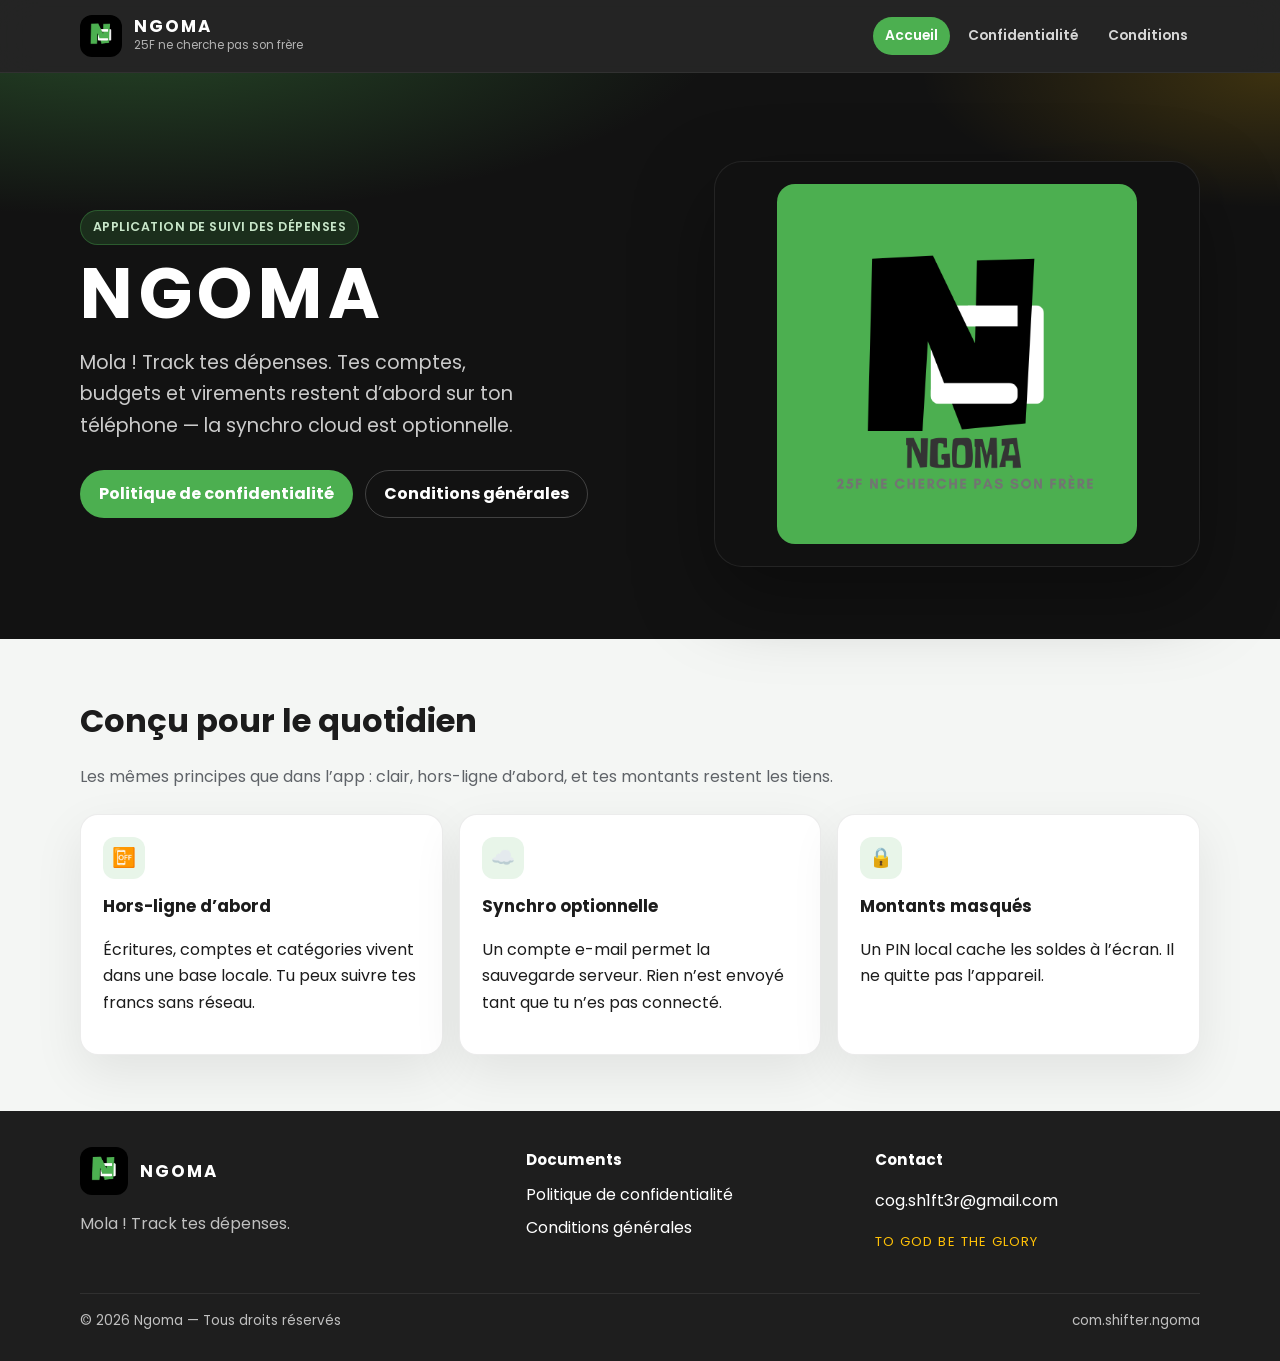
==== index.html @ 1fef206f "docs: conditions & terms uploaded" ====
<!doctype html>
<html lang="fr">
<head>
  <meta charset="utf-8" />
  <meta name="viewport" content="width=device-width, initial-scale=1" />
  <meta name="theme-color" content="#121212" />
  <meta name="description" content="Ngoma — Mola ! Track tes dépenses. Politique de confidentialité et conditions d’utilisation." />
  <title>Ngoma — Mola ! Track tes dépenses</title>
  <link rel="icon" href="assets/mark.png" />
  <link rel="apple-touch-icon" href="assets/mark.png" />
  <link rel="preconnect" href="https://fonts.googleapis.com" />
  <link rel="preconnect" href="https://fonts.gstatic.com" crossorigin />
  <link href="https://fonts.googleapis.com/css2?family=Poppins:wght@400;600;700;800&display=swap" rel="stylesheet" />
  <link rel="stylesheet" href="styles.css" />
</head>
<body>
  <a class="skip" href="#contenu">Aller au contenu</a>
  <header class="site-header">
    <div class="wrap header-inner">
      <a class="brand" href="index.html">
        <img class="brand-mark" src="assets/mark.png" alt="Logo Ngoma" />
        <span class="brand-text">
          <strong>NGOMA</strong>
          <small>25F ne cherche pas son frère</small>
        </span>
      </a>
      <nav class="nav" aria-label="Principal">
        <a href="index.html" class="active">Accueil</a>
        <a href="privacy.html">Confidentialité</a>
        <a href="terms.html">Conditions</a>
      </nav>
    </div>
  </header>

  <main id="contenu">
    <section class="hero">
      <div class="wrap hero-grid">
        <div>
          <span class="eyebrow">Application de suivi des dépenses</span>
          <h1>NGOMA</h1>
          <p class="lead">Mola ! Track tes dépenses. Tes comptes, budgets et virements restent d’abord sur ton téléphone — la synchro cloud est optionnelle.</p>
          <div class="cta-row">
            <a class="btn btn-primary" href="privacy.html">Politique de confidentialité</a>
            <a class="btn btn-ghost" href="terms.html">Conditions générales</a>
          </div>
        </div>
        <div class="logo-card">
          <img src="assets/logo.png" alt="Ngoma — 25F ne cherche pas son frère" />
        </div>
      </div>
    </section>

    <section class="section">
      <div class="wrap">
        <h2>Conçu pour le quotidien</h2>
        <p class="muted">Les mêmes principes que dans l’app : clair, hors-ligne d’abord, et tes montants restent les tiens.</p>
        <div class="cards">
          <article class="card">
            <div class="icon-dot" aria-hidden="true">📴</div>
            <h3>Hors-ligne d’abord</h3>
            <p>Écritures, comptes et catégories vivent dans une base locale. Tu peux suivre tes francs sans réseau.</p>
          </article>
          <article class="card">
            <div class="icon-dot" aria-hidden="true">☁️</div>
            <h3>Synchro optionnelle</h3>
            <p>Un compte e-mail permet la sauvegarde serveur. Rien n’est envoyé tant que tu n’es pas connecté.</p>
          </article>
          <article class="card">
            <div class="icon-dot" aria-hidden="true">🔒</div>
            <h3>Montants masqués</h3>
            <p>Un PIN local cache les soldes à l’écran. Il ne quitte pas l’appareil.</p>
          </article>
        </div>
      </div>
    </section>
  </main>

  <footer class="site-footer">
    <div class="wrap">
      <div class="footer-grid">
        <div>
          <a class="brand" href="index.html">
            <img class="brand-mark" src="assets/mark.png" alt="" />
            <span class="brand-text"><strong>NGOMA</strong></span>
          </a>
          <p>Mola ! Track tes dépenses.</p>
        </div>
        <div>
          <h3>Documents</h3>
          <ul>
            <li><a href="privacy.html">Politique de confidentialité</a></li>
            <li><a href="terms.html">Conditions générales</a></li>
          </ul>
        </div>
        <div>
          <h3>Contact</h3>
          <p><a href="mailto:cog.sh1ft3r@gmail.com">cog.sh1ft3r@gmail.com</a></p>
          <p class="glory">TO GOD BE THE GLORY</p>
        </div>
      </div>
      <div class="copy">
        <span>© 2026 Ngoma — Tous droits réservés</span>
        <span>com.shifter.ngoma</span>
      </div>
    </div>
  </footer>
</body>
</html>
---- styles.css ----
:root {
  --green: #4caf50;
  --green-dark: #2e7d32;
  --green-soft: #e8f5e9;
  --amber: #ffc107;
  --ink: #121212;
  --ink-2: #1e1e1e;
  --text: #1c1c1c;
  --muted: #5f6368;
  --line: rgba(18, 18, 18, 0.08);
  --paper: #ffffff;
  --bg: #f4f6f4;
  --radius: 18px;
  --shadow: 0 18px 50px rgba(18, 18, 18, 0.08);
  --max: 1120px;
  --header-h: 72px;
}

* { box-sizing: border-box; }
html { scroll-behavior: smooth; }
body {
  margin: 0;
  color: var(--text);
  background: var(--bg);
  font-family: Poppins, -apple-system, "Segoe UI", Roboto, sans-serif;
  line-height: 1.65;
  -webkit-font-smoothing: antialiased;
}

img { max-width: 100%; display: block; }
a { color: var(--green-dark); text-decoration: none; }
a:hover { text-decoration: underline; }

.wrap {
  width: min(var(--max), calc(100% - 32px));
  margin-inline: auto;
}

.skip {
  position: absolute;
  left: -999px;
  top: 8px;
  background: var(--amber);
  color: #111;
  padding: 8px 12px;
  border-radius: 8px;
  z-index: 20;
}
.skip:focus { left: 12px; }

.site-header {
  position: sticky;
  top: 0;
  z-index: 10;
  background: rgba(18, 18, 18, 0.92);
  color: #fff;
  backdrop-filter: blur(16px);
  border-bottom: 1px solid rgba(255,255,255,0.06);
}
.header-inner {
  min-height: var(--header-h);
  display: flex;
  align-items: center;
  justify-content: space-between;
  gap: 16px;
}
.brand {
  display: flex;
  align-items: center;
  gap: 12px;
  color: #fff;
  text-decoration: none;
  min-width: 0;
}
.brand:hover { text-decoration: none; }
.brand-mark {
  width: 42px;
  height: 42px;
  border-radius: 12px;
  object-fit: cover;
  background: #000;
  flex: 0 0 auto;
}
.brand-text { display: flex; flex-direction: column; min-width: 0; }
.brand-text strong {
  font-size: 1.05rem;
  letter-spacing: 0.12em;
  line-height: 1.1;
}
.brand-text small {
  color: rgba(255,255,255,0.65);
  font-size: 0.72rem;
  white-space: nowrap;
  overflow: hidden;
  text-overflow: ellipsis;
  max-width: 42vw;
}

.nav {
  display: flex;
  flex-wrap: wrap;
  justify-content: flex-end;
  gap: 6px;
}
.nav a {
  color: rgba(255,255,255,0.82);
  text-decoration: none;
  font-size: 0.86rem;
  font-weight: 600;
  padding: 8px 12px;
  border-radius: 999px;
}
.nav a:hover { background: rgba(255,255,255,0.08); color: #fff; text-decoration: none; }
.nav a.active {
  background: var(--green);
  color: #fff;
}

.hero {
  background:
    radial-gradient(1200px 400px at 10% -10%, rgba(76,175,80,0.35), transparent 50%),
    radial-gradient(800px 300px at 100% 0%, rgba(255,193,7,0.18), transparent 45%),
    var(--ink);
  color: #fff;
  padding: clamp(36px, 8vw, 88px) 0 72px;
}
.hero-grid {
  display: grid;
  grid-template-columns: 1.1fr 0.9fr;
  gap: 40px;
  align-items: center;
}
.eyebrow {
  display: inline-flex;
  align-items: center;
  gap: 8px;
  background: rgba(76,175,80,0.18);
  color: #c8e6c9;
  border: 1px solid rgba(76,175,80,0.35);
  border-radius: 999px;
  padding: 6px 12px;
  font-size: 0.78rem;
  font-weight: 600;
  letter-spacing: 0.04em;
  text-transform: uppercase;
}
.hero h1 {
  font-size: clamp(2.2rem, 6vw, 4.4rem);
  line-height: 0.95;
  letter-spacing: 0.08em;
  margin: 16px 0 12px;
}
.hero p.lead {
  font-size: clamp(1rem, 2.2vw, 1.2rem);
  color: rgba(255,255,255,0.78);
  max-width: 38ch;
}
.cta-row { display: flex; flex-wrap: wrap; gap: 12px; margin-top: 28px; }
.btn {
  display: inline-flex;
  align-items: center;
  justify-content: center;
  gap: 8px;
  min-height: 48px;
  padding: 0 18px;
  border-radius: 999px;
  font-weight: 700;
  text-decoration: none;
  border: 1px solid transparent;
}
.btn:hover { text-decoration: none; transform: translateY(-1px); }
.btn-primary { background: var(--green); color: #fff; }
.btn-primary:hover { background: #43a047; color: #fff; }
.btn-ghost { background: transparent; color: #fff; border-color: rgba(255,255,255,0.2); }
.btn-ghost:hover { background: rgba(255,255,255,0.08); color: #fff; }

.logo-card {
  background: #111;
  border: 1px solid rgba(255,255,255,0.08);
  border-radius: 28px;
  padding: 22px;
  box-shadow: 0 30px 80px rgba(0,0,0,0.35);
}
.logo-card img {
  width: min(100%, 360px);
  margin: 0 auto;
  border-radius: 18px;
}

.section { padding: 56px 0; }
.section h2 {
  font-size: clamp(1.4rem, 3vw, 2rem);
  margin: 0 0 8px;
}
.muted { color: var(--muted); }

.cards {
  display: grid;
  grid-template-columns: repeat(3, 1fr);
  gap: 16px;
  margin-top: 24px;
}
.card {
  background: var(--paper);
  border: 1px solid var(--line);
  border-radius: var(--radius);
  padding: 22px;
  box-shadow: var(--shadow);
}
.card h3 { margin: 0 0 8px; font-size: 1.05rem; }
.icon-dot {
  width: 42px;
  height: 42px;
  border-radius: 12px;
  display: grid;
  place-items: center;
  background: var(--green-soft);
  color: var(--green-dark);
  font-size: 1.2rem;
  margin-bottom: 14px;
}

.doc-hero {
  background: var(--ink);
  color: #fff;
  padding: 36px 0 48px;
}
.doc-hero h1 {
  margin: 10px 0 8px;
  font-size: clamp(1.8rem, 4vw, 2.8rem);
  letter-spacing: -0.02em;
  line-height: 1.15;
}
.doc-meta {
  display: flex;
  flex-wrap: wrap;
  gap: 8px;
}
.chip {
  background: rgba(255,255,255,0.08);
  border: 1px solid rgba(255,255,255,0.1);
  color: #eee;
  border-radius: 999px;
  padding: 6px 10px;
  font-size: 0.78rem;
}

.doc-layout {
  display: grid;
  grid-template-columns: 240px 1fr;
  gap: 28px;
  padding: 28px 0 64px;
  align-items: start;
}
.toc {
  position: sticky;
  top: calc(var(--header-h) + 16px);
  background: var(--paper);
  border: 1px solid var(--line);
  border-radius: var(--radius);
  padding: 16px;
}
.toc h2 {
  margin: 0 0 10px;
  font-size: 0.78rem;
  letter-spacing: 0.08em;
  text-transform: uppercase;
  color: var(--muted);
}
.toc a {
  display: block;
  color: var(--text);
  text-decoration: none;
  font-size: 0.88rem;
  padding: 8px 10px;
  border-radius: 10px;
}
.toc a:hover, .toc a:focus { background: var(--green-soft); color: var(--green-dark); text-decoration: none; }

.article {
  background: var(--paper);
  border: 1px solid var(--line);
  border-radius: 24px;
  padding: clamp(20px, 4vw, 40px);
  box-shadow: var(--shadow);
}
.article section { padding: 8px 0 22px; border-bottom: 1px solid var(--line); }
.article section:last-of-type { border-bottom: 0; }
.article h2 {
  color: var(--green-dark);
  font-size: 1.2rem;
  margin: 0 0 8px;
}
.article p, .article li { font-size: 1rem; }
.article ul { padding-left: 1.15rem; }
.article li + li { margin-top: 6px; }
.contact-box {
  background: var(--green-soft);
  border-radius: 16px;
  padding: 16px 18px;
}
.glory {
  color: var(--amber);
  letter-spacing: 0.08em;
  font-size: 0.82rem;
}

.site-footer {
  background: var(--ink-2);
  color: rgba(255,255,255,0.72);
  padding: 36px 0 28px;
}
.footer-grid {
  display: grid;
  grid-template-columns: 1.3fr 1fr 1fr;
  gap: 24px;
}
.site-footer a { color: #fff; }
.site-footer .brand-mark { width: 48px; height: 48px; }
.site-footer h3 { color: #fff; margin: 0 0 10px; font-size: 0.95rem; }
.site-footer ul { list-style: none; padding: 0; margin: 0; }
.site-footer li { margin: 6px 0; }
.copy {
  margin-top: 28px;
  padding-top: 16px;
  border-top: 1px solid rgba(255,255,255,0.08);
  display: flex;
  justify-content: space-between;
  gap: 12px;
  flex-wrap: wrap;
  font-size: 0.85rem;
}

@media (max-width: 900px) {
  .hero-grid, .doc-layout, .cards, .footer-grid {
    grid-template-columns: 1fr;
  }
  .toc {
    position: static;
    display: flex;
    flex-direction: column;
  }
  .toc-links {
    display: flex;
    gap: 6px;
    overflow-x: auto;
    padding-bottom: 4px;
  }
  .toc a { white-space: nowrap; }
}

@media (max-width: 640px) {
  .header-inner { flex-wrap: wrap; padding-block: 10px; }
  .nav { width: 100%; justify-content: flex-start; }
  .nav a { padding: 8px 10px; font-size: 0.8rem; }
  .brand-text small { display: none; }
  .hero, .doc-hero { padding-top: 28px; }
  .article { padding: 18px; border-radius: 16px; }
}
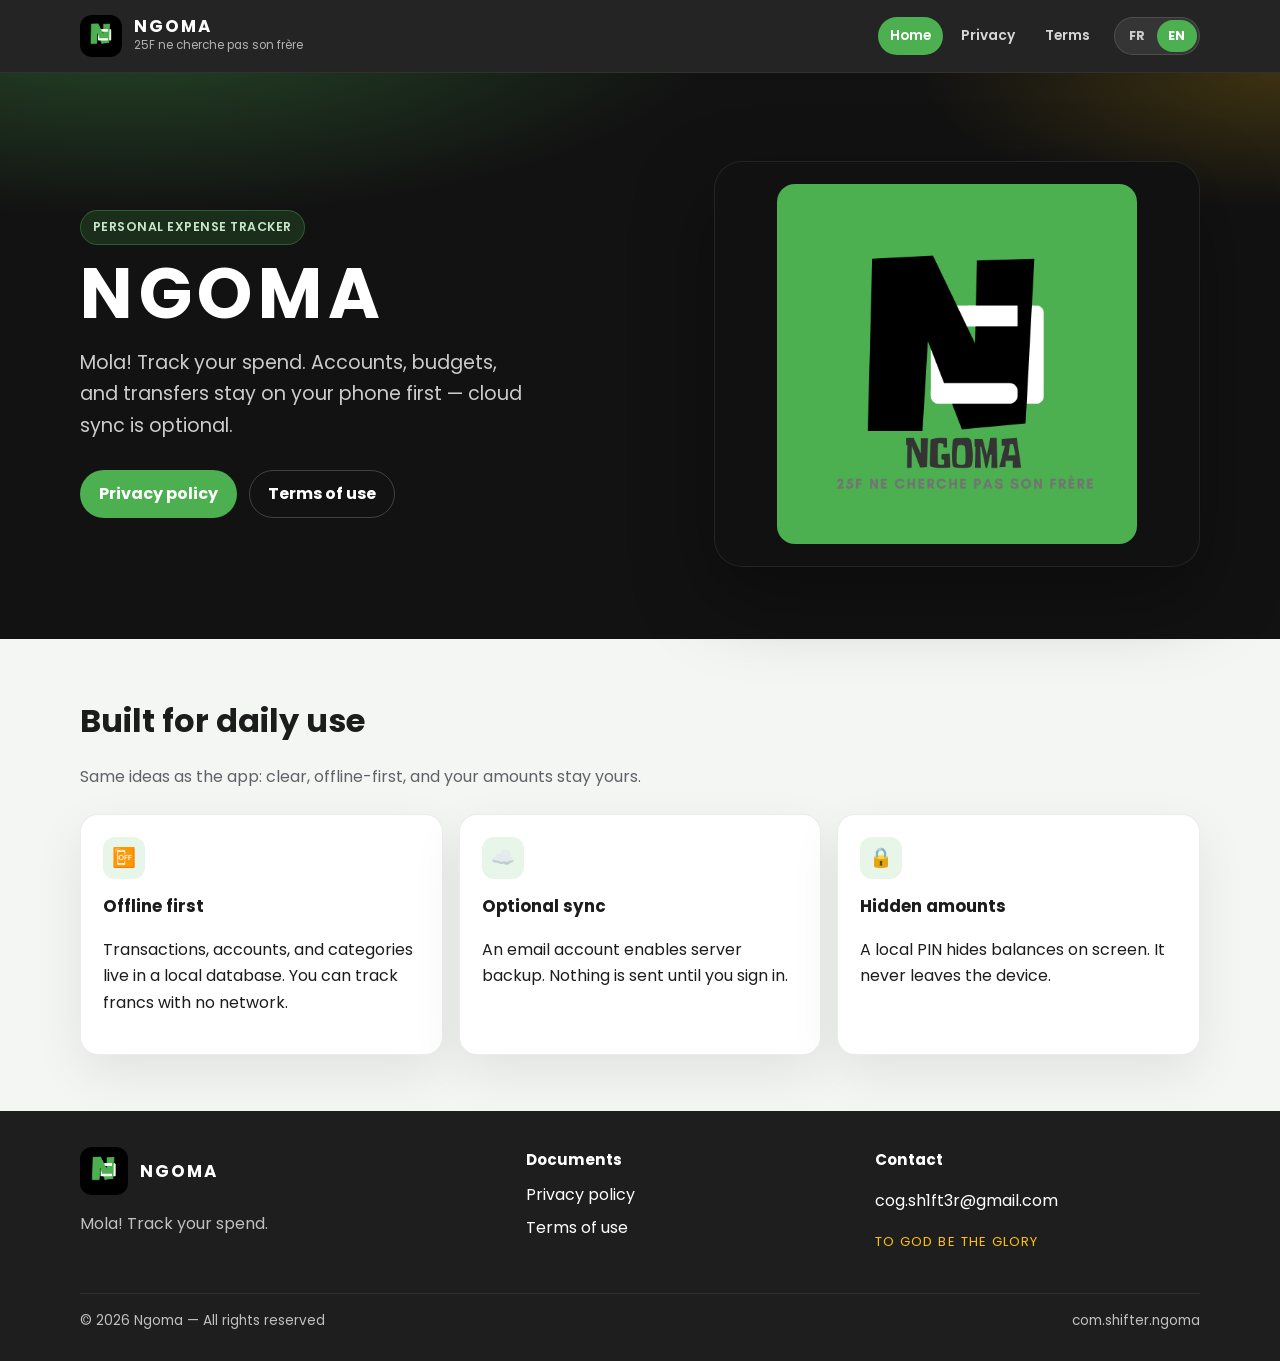
==== commit bbb71c19: "feat: globalization" ====
--- a/index.html
+++ b/index.html
@@ -4,44 +4,66 @@
   <meta charset="utf-8" />
   <meta name="viewport" content="width=device-width, initial-scale=1" />
   <meta name="theme-color" content="#121212" />
-  <meta name="description" content="Ngoma — Mola ! Track tes dépenses. Politique de confidentialité et conditions d’utilisation." />
+  <meta name="description" content="Ngoma — track your spend. Privacy policy and terms of use." />
   <title>Ngoma — Mola ! Track tes dépenses</title>
   <link rel="icon" href="assets/mark.png" />
   <link rel="apple-touch-icon" href="assets/mark.png" />
+  <link rel="alternate" hreflang="fr" href="index.html?lang=fr" />
+  <link rel="alternate" hreflang="en" href="index.html?lang=en" />
   <link rel="preconnect" href="https://fonts.googleapis.com" />
   <link rel="preconnect" href="https://fonts.gstatic.com" crossorigin />
   <link href="https://fonts.googleapis.com/css2?family=Poppins:wght@400;600;700;800&display=swap" rel="stylesheet" />
   <link rel="stylesheet" href="styles.css" />
 </head>
 <body>
-  <a class="skip" href="#contenu">Aller au contenu</a>
+  <a class="skip" href="#contenu">Skip to content</a>
   <header class="site-header">
     <div class="wrap header-inner">
       <a class="brand" href="index.html">
-        <img class="brand-mark" src="assets/mark.png" alt="Logo Ngoma" />
+        <img class="brand-mark" src="assets/mark.png" alt="Ngoma logo" />
         <span class="brand-text">
           <strong>NGOMA</strong>
           <small>25F ne cherche pas son frère</small>
         </span>
       </a>
-      <nav class="nav" aria-label="Principal">
-        <a href="index.html" class="active">Accueil</a>
-        <a href="privacy.html">Confidentialité</a>
-        <a href="terms.html">Conditions</a>
-      </nav>
+      <div class="header-actions">
+        <nav class="nav" data-lang="fr" aria-label="Principal">
+          <a href="index.html" class="active">Accueil</a>
+          <a href="privacy.html">Confidentialité</a>
+          <a href="terms.html">Conditions</a>
+        </nav>
+        <nav class="nav" data-lang="en" hidden aria-label="Main">
+          <a href="index.html" class="active">Home</a>
+          <a href="privacy.html">Privacy</a>
+          <a href="terms.html">Terms</a>
+        </nav>
+        <div class="lang-switch" role="group" aria-label="Language">
+          <button type="button" data-set-lang="fr" aria-pressed="true">FR</button>
+          <button type="button" data-set-lang="en" aria-pressed="false">EN</button>
+        </div>
+      </div>
     </div>
   </header>
 
   <main id="contenu">
     <section class="hero">
       <div class="wrap hero-grid">
-        <div>
+        <div data-lang="fr">
           <span class="eyebrow">Application de suivi des dépenses</span>
           <h1>NGOMA</h1>
           <p class="lead">Mola ! Track tes dépenses. Tes comptes, budgets et virements restent d’abord sur ton téléphone — la synchro cloud est optionnelle.</p>
           <div class="cta-row">
             <a class="btn btn-primary" href="privacy.html">Politique de confidentialité</a>
             <a class="btn btn-ghost" href="terms.html">Conditions générales</a>
+          </div>
+        </div>
+        <div data-lang="en" hidden>
+          <span class="eyebrow">Personal expense tracker</span>
+          <h1>NGOMA</h1>
+          <p class="lead">Mola! Track your spend. Accounts, budgets, and transfers stay on your phone first — cloud sync is optional.</p>
+          <div class="cta-row">
+            <a class="btn btn-primary" href="privacy.html">Privacy policy</a>
+            <a class="btn btn-ghost" href="terms.html">Terms of use</a>
           </div>
         </div>
         <div class="logo-card">
@@ -52,24 +74,47 @@
 
     <section class="section">
       <div class="wrap">
-        <h2>Conçu pour le quotidien</h2>
-        <p class="muted">Les mêmes principes que dans l’app : clair, hors-ligne d’abord, et tes montants restent les tiens.</p>
-        <div class="cards">
-          <article class="card">
-            <div class="icon-dot" aria-hidden="true">📴</div>
-            <h3>Hors-ligne d’abord</h3>
-            <p>Écritures, comptes et catégories vivent dans une base locale. Tu peux suivre tes francs sans réseau.</p>
-          </article>
-          <article class="card">
-            <div class="icon-dot" aria-hidden="true">☁️</div>
-            <h3>Synchro optionnelle</h3>
-            <p>Un compte e-mail permet la sauvegarde serveur. Rien n’est envoyé tant que tu n’es pas connecté.</p>
-          </article>
-          <article class="card">
-            <div class="icon-dot" aria-hidden="true">🔒</div>
-            <h3>Montants masqués</h3>
-            <p>Un PIN local cache les soldes à l’écran. Il ne quitte pas l’appareil.</p>
-          </article>
+        <div data-lang="fr">
+          <h2>Conçu pour le quotidien</h2>
+          <p class="muted">Les mêmes principes que dans l’app : clair, hors-ligne d’abord, et tes montants restent les tiens.</p>
+          <div class="cards">
+            <article class="card">
+              <div class="icon-dot" aria-hidden="true">📴</div>
+              <h3>Hors-ligne d’abord</h3>
+              <p>Écritures, comptes et catégories vivent dans une base locale. Tu peux suivre tes francs sans réseau.</p>
+            </article>
+            <article class="card">
+              <div class="icon-dot" aria-hidden="true">☁️</div>
+              <h3>Synchro optionnelle</h3>
+              <p>Un compte e-mail permet la sauvegarde serveur. Rien n’est envoyé tant que tu n’es pas connecté.</p>
+            </article>
+            <article class="card">
+              <div class="icon-dot" aria-hidden="true">🔒</div>
+              <h3>Montants masqués</h3>
+              <p>Un PIN local cache les soldes à l’écran. Il ne quitte pas l’appareil.</p>
+            </article>
+          </div>
+        </div>
+        <div data-lang="en" hidden>
+          <h2>Built for daily use</h2>
+          <p class="muted">Same ideas as the app: clear, offline-first, and your amounts stay yours.</p>
+          <div class="cards">
+            <article class="card">
+              <div class="icon-dot" aria-hidden="true">📴</div>
+              <h3>Offline first</h3>
+              <p>Transactions, accounts, and categories live in a local database. You can track francs with no network.</p>
+            </article>
+            <article class="card">
+              <div class="icon-dot" aria-hidden="true">☁️</div>
+              <h3>Optional sync</h3>
+              <p>An email account enables server backup. Nothing is sent until you sign in.</p>
+            </article>
+            <article class="card">
+              <div class="icon-dot" aria-hidden="true">🔒</div>
+              <h3>Hidden amounts</h3>
+              <p>A local PIN hides balances on screen. It never leaves the device.</p>
+            </article>
+          </div>
         </div>
       </div>
     </section>
@@ -83,13 +128,19 @@
             <img class="brand-mark" src="assets/mark.png" alt="" />
             <span class="brand-text"><strong>NGOMA</strong></span>
           </a>
-          <p>Mola ! Track tes dépenses.</p>
+          <p data-lang="fr">Mola ! Track tes dépenses.</p>
+          <p data-lang="en" hidden>Mola! Track your spend.</p>
         </div>
         <div>
-          <h3>Documents</h3>
-          <ul>
+          <h3 data-lang="fr">Documents</h3>
+          <h3 data-lang="en" hidden>Documents</h3>
+          <ul data-lang="fr">
             <li><a href="privacy.html">Politique de confidentialité</a></li>
             <li><a href="terms.html">Conditions générales</a></li>
+          </ul>
+          <ul data-lang="en" hidden>
+            <li><a href="privacy.html">Privacy policy</a></li>
+            <li><a href="terms.html">Terms of use</a></li>
           </ul>
         </div>
         <div>
@@ -99,10 +150,12 @@
         </div>
       </div>
       <div class="copy">
-        <span>© 2026 Ngoma — Tous droits réservés</span>
+        <span data-lang="fr">© 2026 Ngoma — Tous droits réservés</span>
+        <span data-lang="en" hidden>© 2026 Ngoma — All rights reserved</span>
         <span>com.shifter.ngoma</span>
       </div>
     </div>
   </footer>
+  <script src="lang.js"></script>
 </body>
 </html>
--- a/styles.css
+++ b/styles.css
@@ -30,6 +30,7 @@
 img { max-width: 100%; display: block; }
 a { color: var(--green-dark); text-decoration: none; }
 a:hover { text-decoration: underline; }
+[hidden] { display: none !important; }
 
 .wrap {
   width: min(var(--max), calc(100% - 32px));
@@ -114,6 +115,42 @@
 .nav a.active {
   background: var(--green);
   color: #fff;
+}
+
+.lang-switch {
+  display: inline-flex;
+  align-items: center;
+  background: rgba(255,255,255,0.08);
+  border: 1px solid rgba(255,255,255,0.12);
+  border-radius: 999px;
+  padding: 2px;
+  margin-left: 4px;
+}
+.lang-switch button {
+  appearance: none;
+  border: 0;
+  background: transparent;
+  color: rgba(255,255,255,0.75);
+  font: inherit;
+  font-size: 0.78rem;
+  font-weight: 700;
+  letter-spacing: 0.04em;
+  min-width: 40px;
+  min-height: 32px;
+  border-radius: 999px;
+  cursor: pointer;
+}
+.lang-switch button.active {
+  background: var(--green);
+  color: #fff;
+}
+
+.header-actions {
+  display: flex;
+  flex-wrap: wrap;
+  align-items: center;
+  justify-content: flex-end;
+  gap: 8px;
 }
 
 .hero {
@@ -351,7 +388,8 @@
 
 @media (max-width: 640px) {
   .header-inner { flex-wrap: wrap; padding-block: 10px; }
-  .nav { width: 100%; justify-content: flex-start; }
+  .header-actions { width: 100%; justify-content: space-between; }
+  .nav { width: auto; justify-content: flex-start; }
   .nav a { padding: 8px 10px; font-size: 0.8rem; }
   .brand-text small { display: none; }
   .hero, .doc-hero { padding-top: 28px; }
